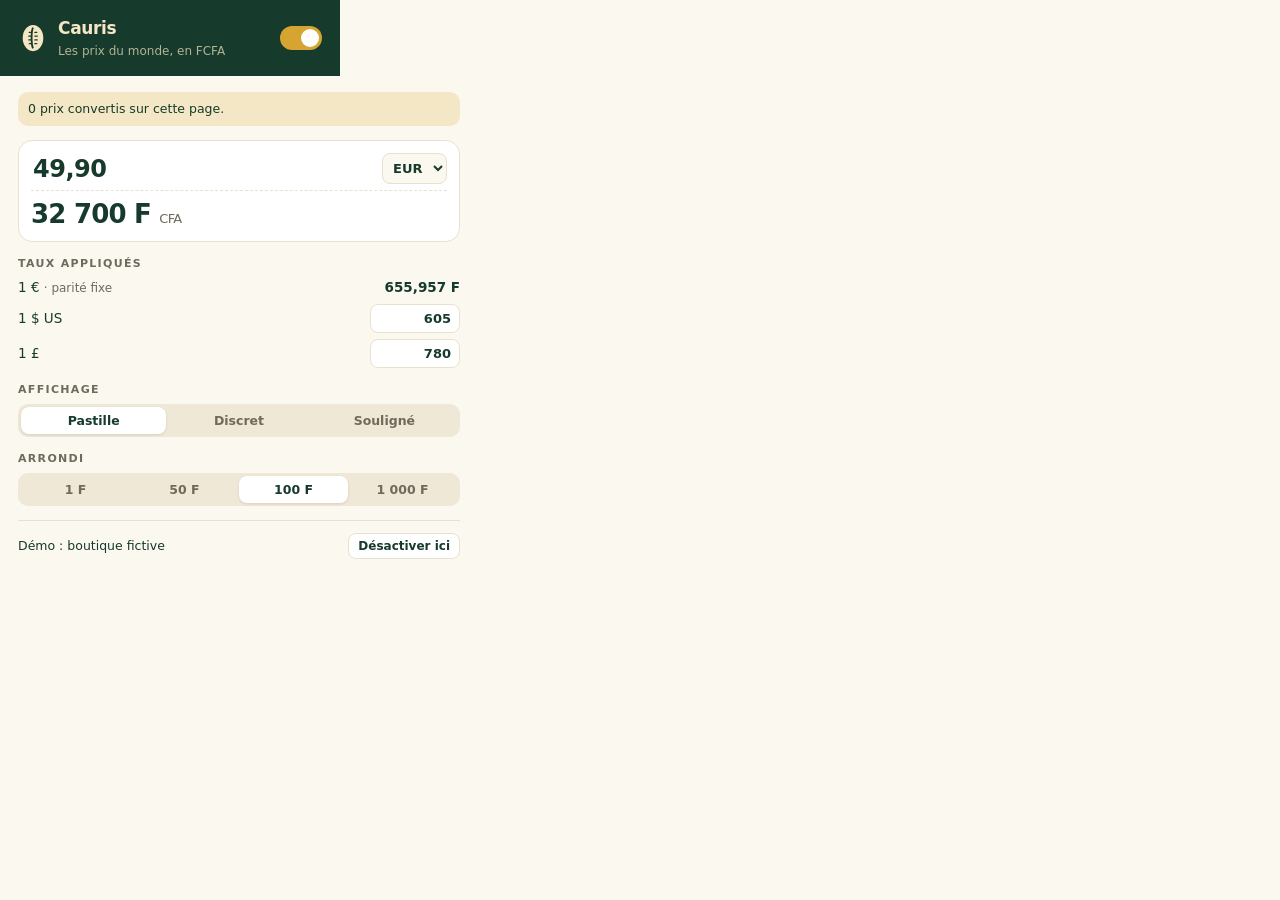
==== extension/popup.html @ 6b74e726 "Mise en ligne de cauris-extension" ====
<!doctype html>
<html lang="fr">
<head>
<meta charset="utf-8">
<title>Cauris</title>
<style>
:root{--vert:#163a2c;--creme:#f4e7c5;--or:#d6a531;--fond:#fbf8f0;--mute:#6f6a5c;--line:#e8e1cf}
*{box-sizing:border-box;margin:0}
body{width:340px;background:var(--fond);color:var(--vert);font:400 13.5px/1.45 system-ui,-apple-system,"Segoe UI",sans-serif}
header{background:var(--vert);color:var(--creme);padding:16px 18px;display:flex;align-items:center;gap:10px}
header svg{width:30px;height:30px;flex:none}
header b{font-size:17px;letter-spacing:-.02em;display:block}header small{opacity:.7;font-size:12px}
.sw{margin-left:auto;appearance:none;width:42px;height:24px;border-radius:20px;background:#ffffff33;position:relative;cursor:pointer;transition:.2s}
.sw::after{content:"";position:absolute;left:3px;top:3px;width:18px;height:18px;border-radius:50%;background:#fff;transition:.2s}
.sw:checked{background:var(--or)}.sw:checked::after{left:21px}
main{padding:16px 18px;display:grid;gap:14px}
.conv{background:#fff;border:1px solid var(--line);border-radius:14px;padding:12px}
.conv .row{display:flex;gap:8px;align-items:center}
.conv input{flex:1;min-width:0;border:0;font:600 24px system-ui;color:var(--vert);background:none;outline:none;letter-spacing:-.02em}
.conv select{border:1px solid var(--line);border-radius:8px;background:var(--fond);font:600 13px system-ui;padding:6px;color:var(--vert)}
.conv .res{font:700 26px system-ui;letter-spacing:-.03em;margin-top:6px;padding-top:8px;border-top:1px dashed var(--line)}
.conv .res small{font-size:13px;font-weight:500;color:var(--mute)}
h3{font-size:11px;text-transform:uppercase;letter-spacing:.12em;color:var(--mute);margin-bottom:6px}
.rates{display:grid;gap:6px}
.rate{display:flex;align-items:center;justify-content:space-between;gap:8px}
.rate input{width:90px;border:1px solid var(--line);border-radius:8px;padding:6px 8px;text-align:right;font:600 13px system-ui;color:var(--vert);background:#fff}
.rate .lock{font-size:12px;color:var(--mute)}
.seg{display:flex;background:#efe8d6;border-radius:10px;padding:3px}
.seg button{flex:1;border:0;background:none;border-radius:8px;padding:6px;font:600 12.5px system-ui;color:var(--mute);cursor:pointer}
.seg button.on{background:#fff;color:var(--vert);box-shadow:0 1px 3px rgba(0,0,0,.1)}
.site{display:flex;align-items:center;justify-content:space-between;border-top:1px solid var(--line);padding-top:12px;font-size:12.5px}
.site button{border:1px solid var(--line);background:#fff;border-radius:8px;padding:5px 9px;font:600 12px system-ui;color:var(--vert);cursor:pointer}
.cnt{background:var(--creme);border-radius:10px;padding:8px 10px;font-size:12.5px}
</style>
</head>
<body>
<header><svg viewBox="0 0 32 32"><ellipse cx="16" cy="16" rx="11" ry="14" fill="#f4e7c5"/><path d="M16 5c-2 4-2 18 0 22" stroke="#163a2c" stroke-width="2" fill="none"/><path d="M14 10h-2M14 14h-2.5M14 18h-2.5M14 22h-2M18 10h2M18 14h2.5M18 18h2.5M18 22h2" stroke="#163a2c" stroke-width="1.4" stroke-linecap="round"/></svg><div><b>Cauris</b><small>Les prix du monde, en FCFA</small></div><input type="checkbox" class="sw" id="actif" aria-label="Activer Cauris" checked></header>
<main>
  <div class="cnt" id="cnt">Analyse de la page…</div>
  <div class="conv"><div class="row"><input id="mt" inputmode="decimal" value="49,90" aria-label="Montant"><select id="dv" aria-label="Devise"><option value="eur">EUR</option><option value="usd">USD</option><option value="gbp">GBP</option></select></div><div class="res" id="res"></div></div>
  <div><h3>Taux appliqués</h3><div class="rates">
    <div class="rate"><span>1 € <span class="lock">· parité fixe</span></span><b>655,957 F</b></div>
    <div class="rate"><label for="usd">1 $ US</label><input id="usd" inputmode="decimal"></div>
    <div class="rate"><label for="gbp">1 £</label><input id="gbp" inputmode="decimal"></div>
  </div></div>
  <div><h3>Affichage</h3><div class="seg" id="style"><button data-v="pastille">Pastille</button><button data-v="discret">Discret</button><button data-v="souligne">Souligné</button></div></div>
  <div><h3>Arrondi</h3><div class="seg" id="arrondi"><button data-v="1">1 F</button><button data-v="50">50 F</button><button data-v="100">100 F</button><button data-v="1000">1 000 F</button></div></div>
  <div class="site"><span id="host">Ce site</span><button id="excl">Désactiver ici</button></div>
</main>
<script src="popup.js"></script>
</body>
</html>
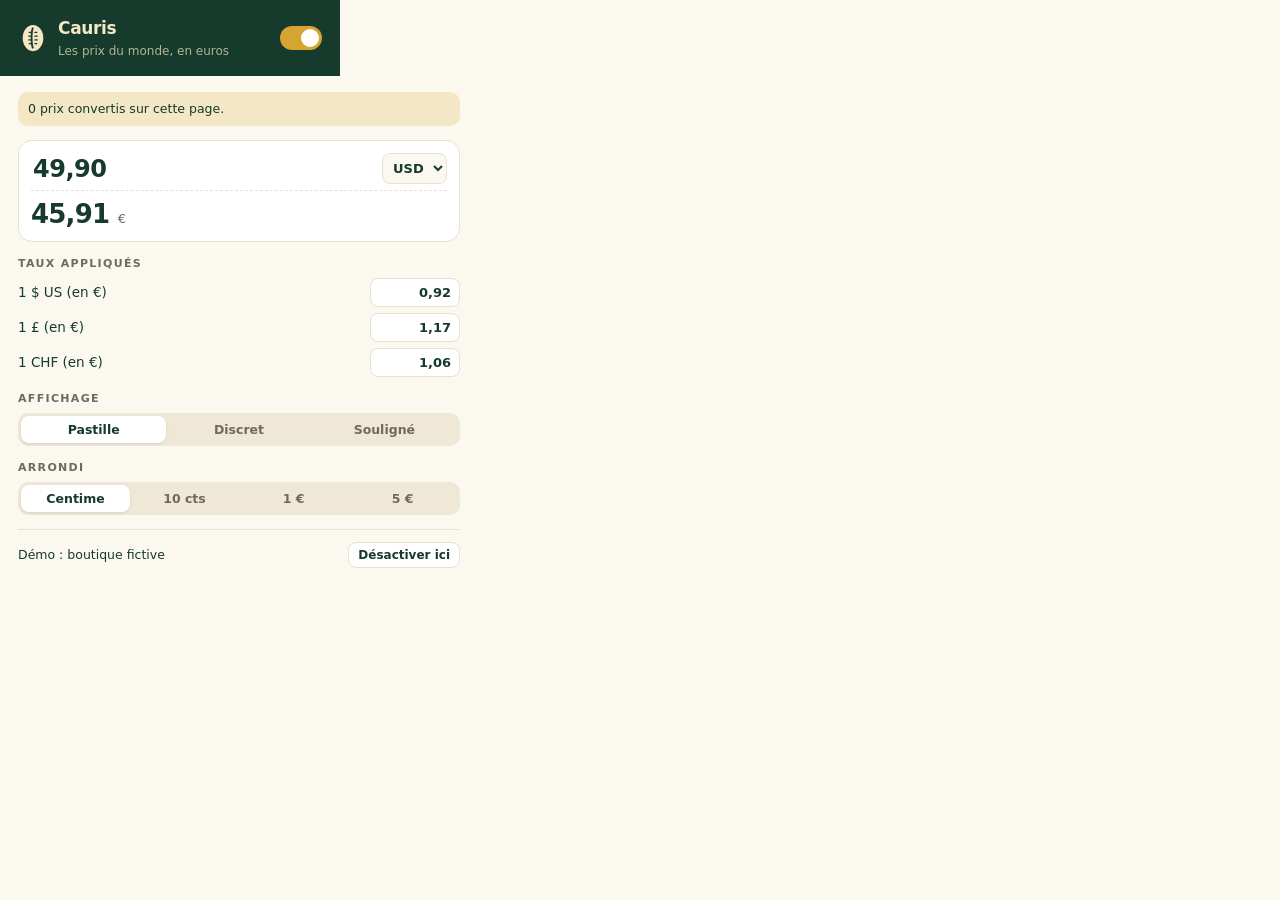
==== commit c1dba98c: "Tarifs en euros et medias mis a jour" ====
--- a/extension/popup.html
+++ b/extension/popup.html
@@ -34,17 +34,17 @@
 </style>
 </head>
 <body>
-<header><svg viewBox="0 0 32 32"><ellipse cx="16" cy="16" rx="11" ry="14" fill="#f4e7c5"/><path d="M16 5c-2 4-2 18 0 22" stroke="#163a2c" stroke-width="2" fill="none"/><path d="M14 10h-2M14 14h-2.5M14 18h-2.5M14 22h-2M18 10h2M18 14h2.5M18 18h2.5M18 22h2" stroke="#163a2c" stroke-width="1.4" stroke-linecap="round"/></svg><div><b>Cauris</b><small>Les prix du monde, en FCFA</small></div><input type="checkbox" class="sw" id="actif" aria-label="Activer Cauris" checked></header>
+<header><svg viewBox="0 0 32 32"><ellipse cx="16" cy="16" rx="11" ry="14" fill="#f4e7c5"/><path d="M16 5c-2 4-2 18 0 22" stroke="#163a2c" stroke-width="2" fill="none"/><path d="M14 10h-2M14 14h-2.5M14 18h-2.5M14 22h-2M18 10h2M18 14h2.5M18 18h2.5M18 22h2" stroke="#163a2c" stroke-width="1.4" stroke-linecap="round"/></svg><div><b>Cauris</b><small>Les prix du monde, en euros</small></div><input type="checkbox" class="sw" id="actif" aria-label="Activer Cauris" checked></header>
 <main>
   <div class="cnt" id="cnt">Analyse de la page…</div>
-  <div class="conv"><div class="row"><input id="mt" inputmode="decimal" value="49,90" aria-label="Montant"><select id="dv" aria-label="Devise"><option value="eur">EUR</option><option value="usd">USD</option><option value="gbp">GBP</option></select></div><div class="res" id="res"></div></div>
+  <div class="conv"><div class="row"><input id="mt" inputmode="decimal" value="49,90" aria-label="Montant"><select id="dv" aria-label="Devise"><option value="usd">USD</option><option value="gbp">GBP</option><option value="chf">CHF</option></select></div><div class="res" id="res"></div></div>
   <div><h3>Taux appliqués</h3><div class="rates">
-    <div class="rate"><span>1 € <span class="lock">· parité fixe</span></span><b>655,957 F</b></div>
-    <div class="rate"><label for="usd">1 $ US</label><input id="usd" inputmode="decimal"></div>
-    <div class="rate"><label for="gbp">1 £</label><input id="gbp" inputmode="decimal"></div>
+    <div class="rate"><label for="usd">1 $ US (en €)</label><input id="usd" inputmode="decimal"></div>
+    <div class="rate"><label for="gbp">1 £ (en €)</label><input id="gbp" inputmode="decimal"></div>
+    <div class="rate"><label for="chf">1 CHF (en €)</label><input id="chf" inputmode="decimal"></div>
   </div></div>
   <div><h3>Affichage</h3><div class="seg" id="style"><button data-v="pastille">Pastille</button><button data-v="discret">Discret</button><button data-v="souligne">Souligné</button></div></div>
-  <div><h3>Arrondi</h3><div class="seg" id="arrondi"><button data-v="1">1 F</button><button data-v="50">50 F</button><button data-v="100">100 F</button><button data-v="1000">1 000 F</button></div></div>
+  <div><h3>Arrondi</h3><div class="seg" id="arrondi"><button data-v="0.01">Centime</button><button data-v="0.1">10 cts</button><button data-v="1">1 €</button><button data-v="5">5 €</button></div></div>
   <div class="site"><span id="host">Ce site</span><button id="excl">Désactiver ici</button></div>
 </main>
 <script src="popup.js"></script>
